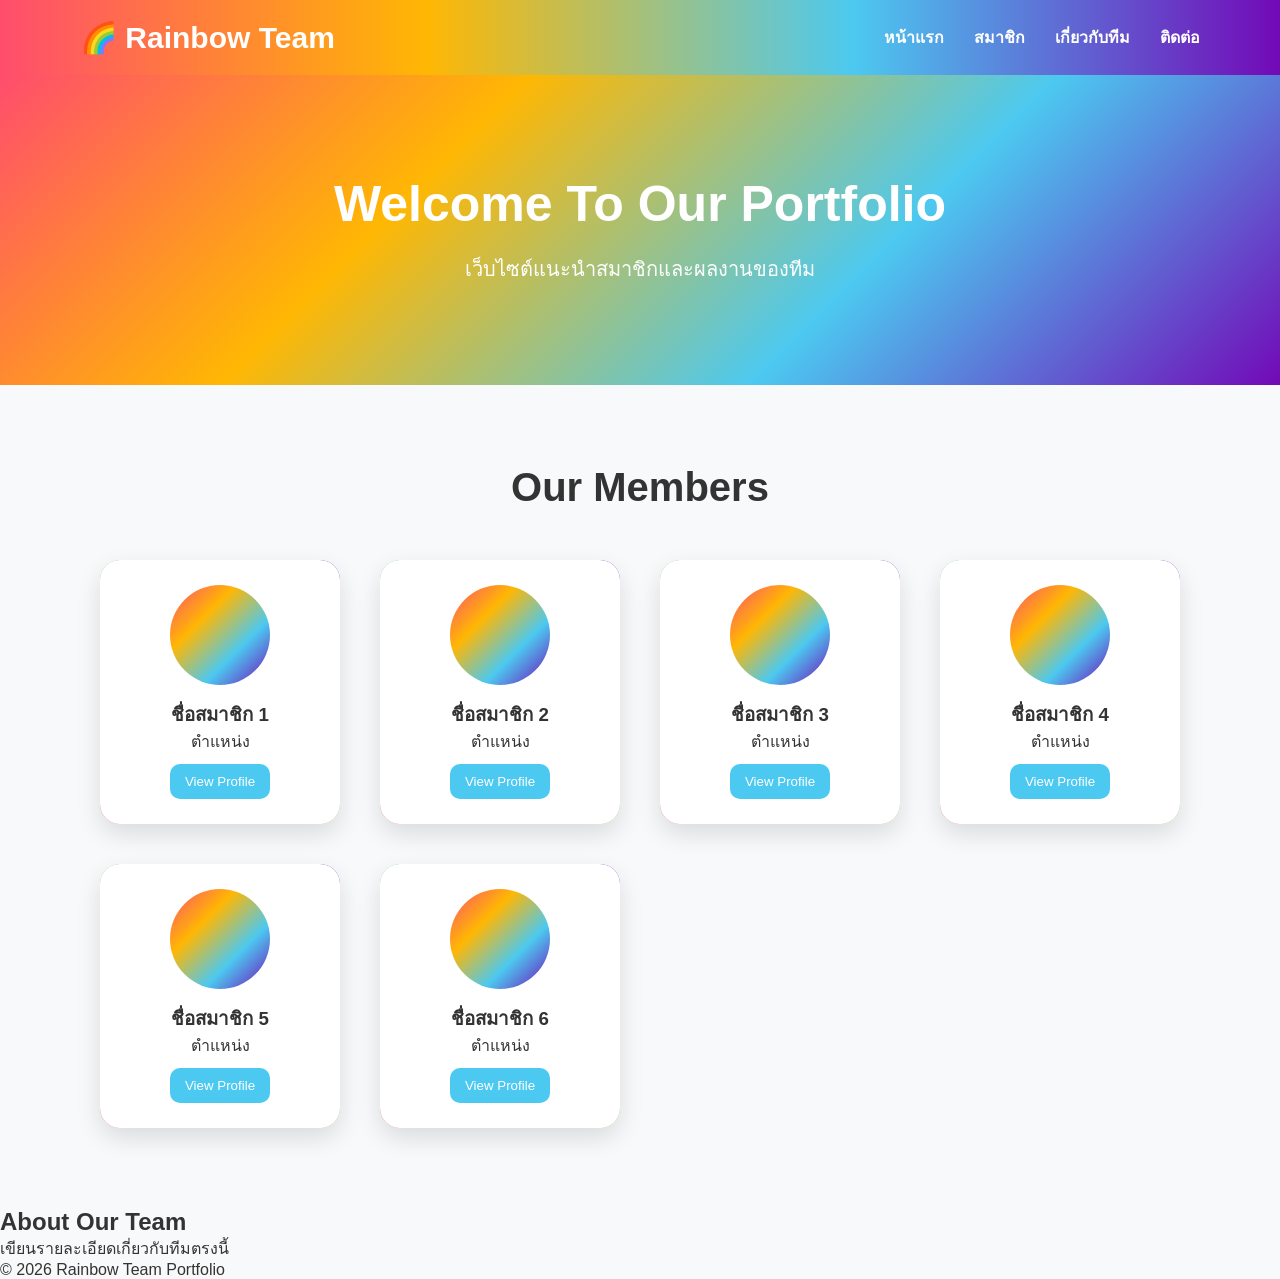
==== index.html @ 1bdb6b6a "website2" ====
<!DOCTYPE html>
<html lang="th">
<head>
    <meta charset="UTF-8">
    <meta name="viewport" content="width=device-width, initial-scale=1.0">
    <title>Rainbow Team Portfolio</title>

<link rel="stylesheet" href="../css/style.css">
</head>
<body>

    <!-- ================= Header ================= -->

    <header>

        <nav class="navbar">

            <h1 class="logo">🌈 Rainbow Team</h1>

            <ul class="menu">
                <li><a href="#">หน้าแรก</a></li>
                <li><a href="#members">สมาชิก</a></li>
                <li><a href="#about">เกี่ยวกับทีม</a></li>
                <li><a href="#contact">ติดต่อ</a></li>
            </ul>

        </nav>

    </header>

    <!-- ================= Hero ================= -->

    <section class="hero">

        <h2>Welcome To Our Portfolio</h2>

        <p>
            เว็บไซต์แนะนำสมาชิกและผลงานของทีม
        </p>

        <!-- ใส่รูป Banner ตรงนี้ทีหลัง -->

    </section>

    <!-- ================= Members ================= -->

    <section id="members">

        <h2 class="title">Our Members</h2>

        <div class="member-container">

            <!-- สมาชิกคนที่ 1 -->

            <div class="card">

                <div class="photo">

                    <!-- รูปคนที่ 1 -->

                </div>

                <h3>ชื่อสมาชิก 1</h3>

                <p>ตำแหน่ง</p>

                <a href="members/member1.html">
                    <button>View Profile</button>
                </a>

            </div>

            <!-- สมาชิกคนที่ 2 -->

            <div class="card">

                <div class="photo"></div>

                <h3>ชื่อสมาชิก 2</h3>

                <p>ตำแหน่ง</p>

                <a href="members/member2.html">
                    <button>View Profile</button>
                </a>

            </div>

            <!-- สมาชิกคนที่ 3 -->

            <div class="card">

                <div class="photo"></div>

                <h3>ชื่อสมาชิก 3</h3>

                <p>ตำแหน่ง</p>

                <a href="members/member3.html">
                    <button>View Profile</button>
                </a>

            </div>

            <!-- สมาชิกคนที่ 4 -->

            <div class="card">

                <div class="photo"></div>

                <h3>ชื่อสมาชิก 4</h3>

                <p>ตำแหน่ง</p>

                <a href="members/member4.html">
                    <button>View Profile</button>
                </a>

            </div>

            <!-- สมาชิกคนที่ 5 -->

            <div class="card">

                <div class="photo"></div>

                <h3>ชื่อสมาชิก 5</h3>

                <p>ตำแหน่ง</p>

                <a href="members/member5.html">
                    <button>View Profile</button>
                </a>

            </div>

            <!-- สมาชิกคนที่ 6 -->

            <div class="card">

                <div class="photo"></div>

                <h3>ชื่อสมาชิก 6</h3>

                <p>ตำแหน่ง</p>

                <a href="members/member6.html">
                    <button>View Profile</button>
                </a>

            </div>

        </div>

    </section>

    <!-- ================= About ================= -->

    <section id="about">

        <h2>About Our Team</h2>

        <p>
            เขียนรายละเอียดเกี่ยวกับทีมตรงนี้
        </p>

    </section>

    <!-- ================= Footer ================= -->

    <footer id="contact">

        <p>
            © 2026 Rainbow Team Portfolio
        </p>

    </footer>

<script src="js/script.js"></script>

</body>
</html>
---- css/style.css ----
/* ===============================
   ตั้งค่าพื้นฐาน
================================== */

*{
    margin: 0;
    padding: 0;
    box-sizing: border-box;
}

body{
    font-family: Arial, Helvetica, sans-serif;
    background: #f8f9fa;
    color: #333;
}

/* ===============================
   Navbar
================================== */

.navbar{
    display: flex;
    justify-content: space-between;
    align-items: center;

    padding: 20px 80px;

    background: linear-gradient(90deg,#ff4d6d,#ffb703,#4cc9f0,#7209b7);

    color: white;
}

.logo{
    font-size: 30px;
}

.menu{
    display: flex;
    list-style: none;
    gap: 30px;
}

.menu a{
    color: white;
    text-decoration: none;
    font-weight: bold;
}

.menu a:hover{
    color: yellow;
}

/* ===============================
   Hero
================================== */

.hero{

    text-align: center;

    padding: 100px 20px;

    background: linear-gradient(135deg,#ff4d6d,#ffb703,#4cc9f0,#7209b7);

    color: white;

}

.hero h2{

    font-size: 50px;

    margin-bottom: 20px;

}

.hero p{

    font-size: 20px;

}
/* ===============================
   Members Section
================================== */

#members{
    padding: 80px 20px;
    text-align: center;
}

.title{
    font-size: 40px;
    margin-bottom: 50px;
}

.member-container{
    display: grid;
    grid-template-columns: repeat(auto-fit, minmax(220px, 1fr));
    gap: 40px;
    padding: 0 80px;
}
.card{
    background: white;
    border-radius: 20px;
    padding: 25px;

    position: relative;
    overflow: hidden;

    box-shadow: 0 10px 25px rgba(0,0,0,0.12);

    transition: 0.4s ease;
}

.card:hover{
    transform: translateY(-10px);
}

.photo{
    width: 100px;
    height: 100px;
    margin: 0 auto 15px;
    border-radius: 50%;
    background: linear-gradient(135deg,#ff4d6d,#ffb703,#4cc9f0,#7209b7);
}

.card button{
    margin-top: 10px;
    padding: 10px 15px;
    border: none;
    border-radius: 10px;
    background: #4cc9f0;
    color: white;
    cursor: pointer;
    transition: 0.3s;
}

.card button:hover{
    background: #7209b7;
}.card::before{
    content: "";
    position: absolute;
    top: -2px;
    left: -2px;
    right: -2px;
    bottom: -2px;

    background: linear-gradient(45deg,#ff4d6d,#ffb703,#4cc9f0,#7209b7);

    z-index: -1;
    border-radius: 22px;
}
/* ===============================
   Resume Layout
================================== */

#resume{
    padding: 60px 20px;
    background: #f4f6f8;
    display: flex;
    justify-content: center;
}

.resume-container{
    display: grid;
    grid-template-columns: 320px 1fr;
    max-width: 1100px;
    width: 100%;
    background: white;
    border-radius: 20px;
    overflow: hidden;
    box-shadow: 0 15px 40px rgba(0,0,0,0.15);
}

/* Left */
.resume-left{
    background: #1f1f2e;
    color: white;
    padding: 30px;
}

/* Right */
.resume-right{
    padding: 40px;
}

/* Image */
.resume-left img{
    width: 120px;
    height: 120px;
    border-radius: 50%;
    display: block;
    margin: 0 auto 15px;
    border: 3px solid #4cc9f0;
}

/* Section title */
.resume-right h2{
    border-left: 5px solid #4cc9f0;
    padding-left: 10px;
}
/* ===============================
   MEMBER1 UPGRADE
================================== */

#resume{
    min-height: 100vh;
    display: flex;
    justify-content: center;
    align-items: center;
    padding: 50px 20px;

    background: linear-gradient(135deg,#eef2f7,#ffffff);
}

/* MAIN CARD */
.resume-container{
    width: 100%;
    max-width: 1200px;

    display: grid;
    grid-template-columns: 360px 1fr;

    border-radius: 25px;
    overflow: hidden;

    box-shadow: 0 25px 70px rgba(0,0,0,0.15);

    animation: fadeIn 0.8s ease;
}

/* LEFT */
.resume-left{
    background: linear-gradient(180deg,#14141f,#0d0d14);
    color: white;
    padding: 40px;
}

/* PROFILE */
.profile{
    text-align: center;
    margin-bottom: 25px;
}

.resume-left img{
    width: 170px;
    height: 170px;
    border-radius: 50%;
    object-fit: cover;

    border: 4px solid #4cc9f0;
    box-shadow: 0 0 25px rgba(76,201,240,0.5);

    transition: 0.3s;
}

.resume-left img:hover{
    transform: scale(1.05);
}

.role{
    color: #aaa;
    font-size: 14px;
}

/* SKILL TAG */
.tags{
    display: flex;
    flex-wrap: wrap;
    gap: 8px;
    margin-top: 10px;
}

.tags span{
    background: rgba(76,201,240,0.15);
    border: 1px solid #4cc9f0;
    padding: 5px 10px;
    border-radius: 20px;
    font-size: 12px;
}

/* RIGHT SIDE */
.resume-right{
    padding: 50px;
    background: #f7f9fc;
}

/* CARD BOX */
.card-box{
    background: white;
    padding: 20px;
    margin-bottom: 20px;

    border-radius: 15px;
    border-left: 5px solid #4cc9f0;

    box-shadow: 0 10px 25px rgba(0,0,0,0.08);

    transition: 0.3s;
}

.card-box:hover{
    transform: translateY(-5px);
}

/* ANIMATION */
@keyframes fadeIn{
    from{
        opacity: 0;
        transform: translateY(20px);
    }
    to{
        opacity: 1;
        transform: translateY(0);
    }
}

/* ===============================
   ACCORDION RESUME
================================== */

#resume{
    min-height: 100vh;
    display: flex;
    justify-content: center;
    align-items: center;
    padding: 50px 20px;
    background: #f4f6fb;
}

.resume-container{
    width: 100%;
    max-width: 1200px;

    display: grid;
    grid-template-columns: 360px 1fr;

    border-radius: 20px;
    overflow: hidden;

    box-shadow: 0 20px 50px rgba(0,0,0,0.12);
}

/* LEFT */
.resume-left{
    background: #111827;
    color: white;
    padding: 40px;
}

.resume-left img{
    width: 160px;
    height: 160px;
    border-radius: 50%;
    object-fit: cover;

    border: 4px solid #4cc9f0;

    display: block;
    margin: 0 auto 15px;
}

.resume-left h1{
    text-align: center;
    font-size: 20px;
}

.role{
    text-align: center;
    color: #aaa;
    margin-bottom: 20px;
}

.resume-left h2{
    margin-top: 20px;
    font-size: 15px;
    color: #4cc9f0;
}

.resume-left ul{
    list-style: none;
    padding: 0;
}

.resume-left li{
    font-size: 13px;
    margin: 5px 0;
}

/* RIGHT */
.resume-right{
    padding: 50px;
    background: #f8fafc;

    display: flex;
    flex-direction: column;
    gap: 15px;
}

/* ACCORDION BOX */
details{
    background: white;
    border-radius: 12px;

    padding: 15px 20px;

    box-shadow: 0 8px 20px rgba(0,0,0,0.06);

    transition: 0.3s;
    cursor: pointer;
}

details:hover{
    transform: translateY(-3px);
}

summary{
    font-weight: bold;
    font-size: 16px;
    outline: none;
}

/* content */
details p,
details li{
    margin-top: 10px;
    font-size: 14px;
    line-height: 1.6;
}

/* animation feel */
details[open]{
    border-left: 4px solid #4cc9f0;
}
/* =========================
   DARK OVERLAY TECH STYLE
========================= */

.overlay{
    position: fixed;
    width: 100%;
    height: 100%;
    background: rgba(0,0,0,0.75);
    backdrop-filter: blur(8px);
    top: 0;
    left: 0;
}

/* scene center */
.scene{
    position: relative;
    height: 100vh;
    display: flex;
    justify-content: center;
    align-items: center;
}

/* ENVELOPE */
.envelope{
    width: 260px;
    height: 180px;
    background: #1f2937;
    border-radius: 15px;
    box-shadow: 0 20px 50px rgba(0,0,0,0.4);
    text-align: center;
    color: white;

    display: flex;
    flex-direction: column;
    justify-content: center;

    animation: float 2s infinite ease-in-out;
}

.open-btn{
    margin-top: 10px;
    padding: 10px 15px;
    border: none;
    background: #4cc9f0;
    color: white;
    border-radius: 10px;
    cursor: pointer;
}

/* RESUME POPUP */
.resume-popup{
    position: absolute;
    transform: scale(0);
    opacity: 0;
    transition: 0.5s ease;
}

/* เปิดแล้ว */
.resume-popup.show{
    transform: scale(1);
    opacity: 1;
}

/* animation */
@keyframes float{
    0%{ transform: translateY(0px); }
    50%{ transform: translateY(-10px); }
    100%{ transform: translateY(0px); }
}
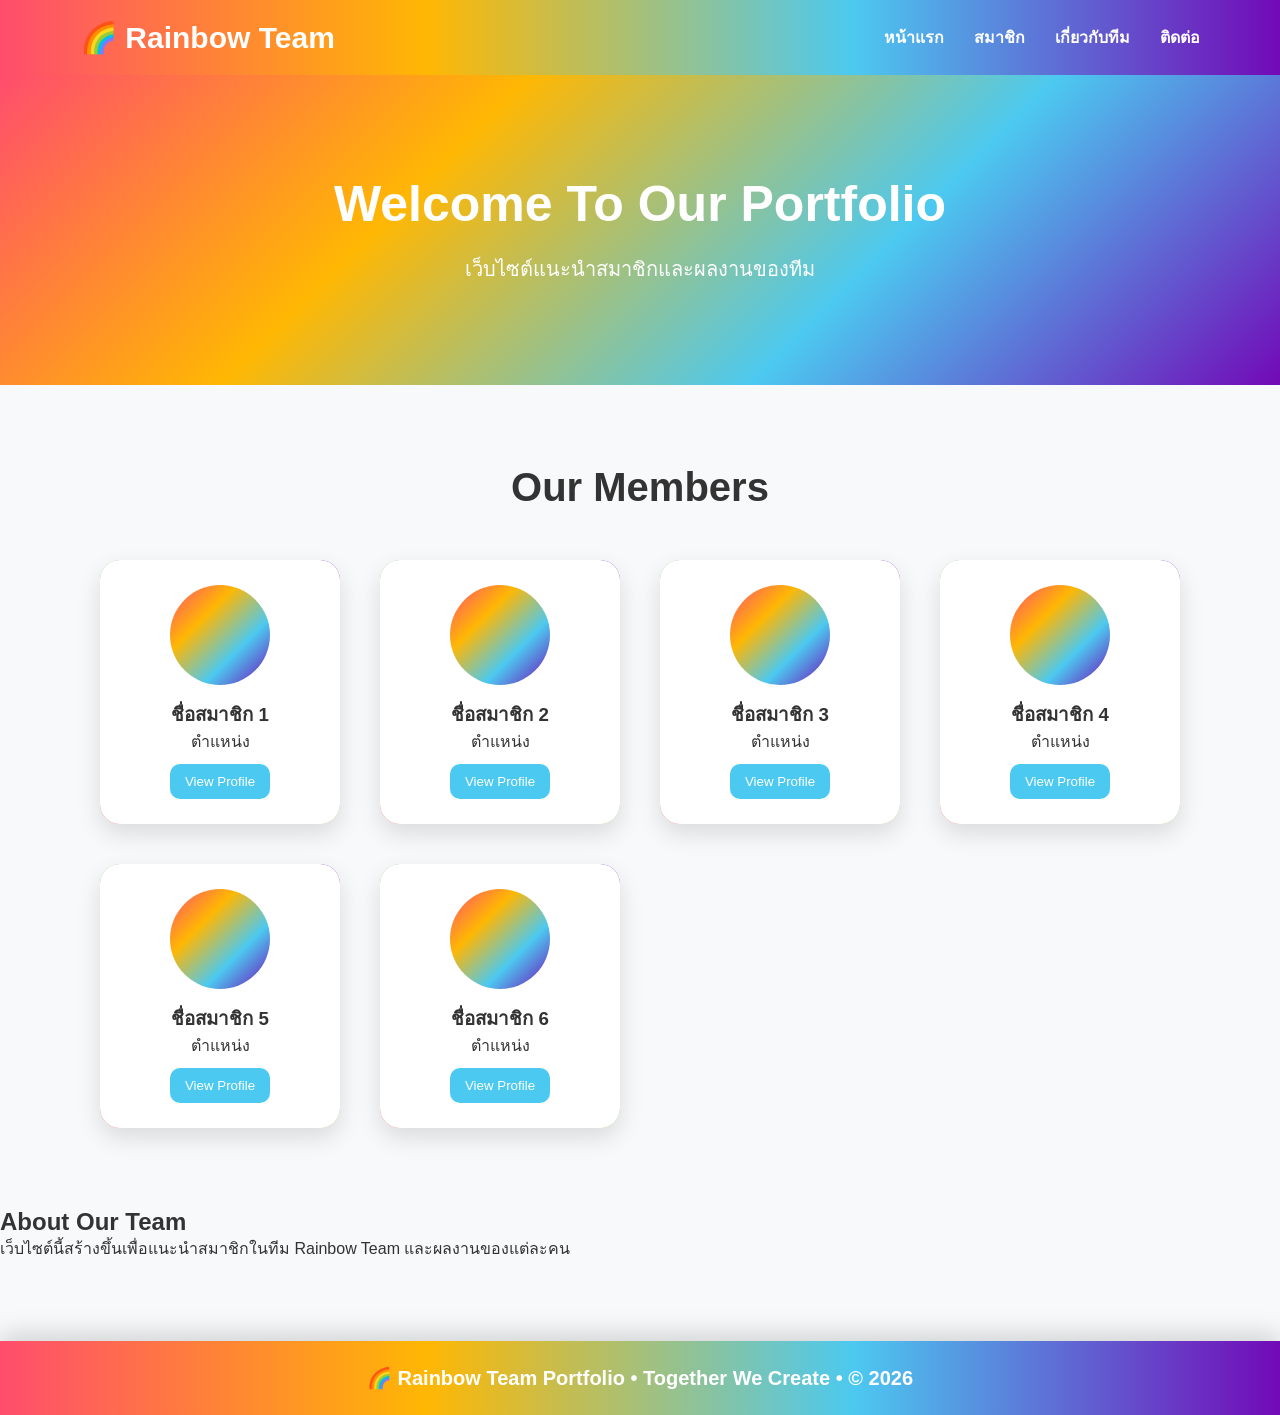
==== commit 7b94c6eb: "แก้ไขโค้ดหน้า profile + ปรับรูปภาพ" ====
--- a/index.html
+++ b/index.html
@@ -5,176 +5,92 @@
     <meta name="viewport" content="width=device-width, initial-scale=1.0">
     <title>Rainbow Team Portfolio</title>
 
-<link rel="stylesheet" href="../css/style.css">
+    <link rel="stylesheet" href="css/style.css">
 </head>
 <body>
 
-    <!-- ================= Header ================= -->
+<!-- ================= HEADER ================= -->
+<header>
+    <nav class="navbar">
+        <h1 class="logo">🌈 Rainbow Team</h1>
 
-    <header>
+        <ul class="menu">
+            <li><a href="#">หน้าแรก</a></li>
+            <li><a href="#members">สมาชิก</a></li>
+            <li><a href="#about">เกี่ยวกับทีม</a></li>
+            <li><a href="#contact">ติดต่อ</a></li>
+        </ul>
+    </nav>
+</header>
 
-        <nav class="navbar">
+<!-- ================= HERO ================= -->
+<section class="hero">
+    <h2>Welcome To Our Portfolio</h2>
+    <p>เว็บไซต์แนะนำสมาชิกและผลงานของทีม</p>
+</section>
 
-            <h1 class="logo">🌈 Rainbow Team</h1>
+<!-- ================= MEMBERS ================= -->
+<section id="members">
 
-            <ul class="menu">
-                <li><a href="#">หน้าแรก</a></li>
-                <li><a href="#members">สมาชิก</a></li>
-                <li><a href="#about">เกี่ยวกับทีม</a></li>
-                <li><a href="#contact">ติดต่อ</a></li>
-            </ul>
+    <h2 class="title">Our Members</h2>
 
-        </nav>
+    <div class="member-container">
 
-    </header>
-
-    <!-- ================= Hero ================= -->
-
-    <section class="hero">
-
-        <h2>Welcome To Our Portfolio</h2>
-
-        <p>
-            เว็บไซต์แนะนำสมาชิกและผลงานของทีม
-        </p>
-
-        <!-- ใส่รูป Banner ตรงนี้ทีหลัง -->
-
-    </section>
-
-    <!-- ================= Members ================= -->
-
-    <section id="members">
-
-        <h2 class="title">Our Members</h2>
-
-        <div class="member-container">
-
-            <!-- สมาชิกคนที่ 1 -->
-
-            <div class="card">
-
-                <div class="photo">
-
-                    <!-- รูปคนที่ 1 -->
-
-                </div>
-
-                <h3>ชื่อสมาชิก 1</h3>
-
-                <p>ตำแหน่ง</p>
-
-                <a href="members/member1.html">
-                    <button>View Profile</button>
-                </a>
-
-            </div>
-
-            <!-- สมาชิกคนที่ 2 -->
-
-            <div class="card">
-
-                <div class="photo"></div>
-
-                <h3>ชื่อสมาชิก 2</h3>
-
-                <p>ตำแหน่ง</p>
-
-                <a href="members/member2.html">
-                    <button>View Profile</button>
-                </a>
-
-            </div>
-
-            <!-- สมาชิกคนที่ 3 -->
-
-            <div class="card">
-
-                <div class="photo"></div>
-
-                <h3>ชื่อสมาชิก 3</h3>
-
-                <p>ตำแหน่ง</p>
-
-                <a href="members/member3.html">
-                    <button>View Profile</button>
-                </a>
-
-            </div>
-
-            <!-- สมาชิกคนที่ 4 -->
-
-            <div class="card">
-
-                <div class="photo"></div>
-
-                <h3>ชื่อสมาชิก 4</h3>
-
-                <p>ตำแหน่ง</p>
-
-                <a href="members/member4.html">
-                    <button>View Profile</button>
-                </a>
-
-            </div>
-
-            <!-- สมาชิกคนที่ 5 -->
-
-            <div class="card">
-
-                <div class="photo"></div>
-
-                <h3>ชื่อสมาชิก 5</h3>
-
-                <p>ตำแหน่ง</p>
-
-                <a href="members/member5.html">
-                    <button>View Profile</button>
-                </a>
-
-            </div>
-
-            <!-- สมาชิกคนที่ 6 -->
-
-            <div class="card">
-
-                <div class="photo"></div>
-
-                <h3>ชื่อสมาชิก 6</h3>
-
-                <p>ตำแหน่ง</p>
-
-                <a href="members/member6.html">
-                    <button>View Profile</button>
-                </a>
-
-            </div>
-
+        <div class="card">
+            <div class="photo"></div>
+            <h3>ชื่อสมาชิก 1</h3>
+            <p>ตำแหน่ง</p>
+            <a href="members/memberwin.html"><button>View Profile</button></a>
         </div>
 
-    </section>
+        <div class="card">
+            <div class="photo"></div>
+            <h3>ชื่อสมาชิก 2</h3>
+            <p>ตำแหน่ง</p>
+            <a href="members/memberthara.html"><button>View Profile</button></a>
+        </div>
 
-    <!-- ================= About ================= -->
+        <div class="card">
+            <div class="photo"></div>
+            <h3>ชื่อสมาชิก 3</h3>
+            <p>ตำแหน่ง</p>
+            <a href="members/member3.html"><button>View Profile</button></a>
+        </div>
 
-    <section id="about">
+        <div class="card">
+            <div class="photo"></div>
+            <h3>ชื่อสมาชิก 4</h3>
+            <p>ตำแหน่ง</p>
+            <a href="members/member4.html"><button>View Profile</button></a>
+        </div>
 
-        <h2>About Our Team</h2>
+        <div class="card">
+            <div class="photo"></div>
+            <h3>ชื่อสมาชิก 5</h3>
+            <p>ตำแหน่ง</p>
+            <a href="members/member5.html"><button>View Profile</button></a>
+        </div>
 
-        <p>
-            เขียนรายละเอียดเกี่ยวกับทีมตรงนี้
-        </p>
+        <div class="card">
+            <div class="photo"></div>
+            <h3>ชื่อสมาชิก 6</h3>
+            <p>ตำแหน่ง</p>
+            <a href="members/member6.html"><button>View Profile</button></a>
+        </div>
 
-    </section>
+    </div>
+</section>
 
-    <!-- ================= Footer ================= -->
+<!-- ================= ABOUT ================= -->
+<section id="about">
+    <h2>About Our Team</h2>
+    <p>เว็บไซต์นี้สร้างขึ้นเพื่อแนะนำสมาชิกในทีม Rainbow Team และผลงานของแต่ละคน</p>
+</section>
 
-    <footer id="contact">
-
-        <p>
-            © 2026 Rainbow Team Portfolio
-        </p>
-
-    </footer>
+<!-- ================= FOOTER ================= -->
+<footer class="footer">
+    🌈 Rainbow Team Portfolio • Together We Create • © 2026
+</footer>
 
 <script src="js/script.js"></script>
 
--- a/css/style.css
+++ b/css/style.css
@@ -501,4 +501,197 @@
     0%{ transform: translateY(0px); }
     50%{ transform: translateY(-10px); }
     100%{ transform: translateY(0px); }
+}
+/* =====================================
+   ENVELOPE UPGRADE
+===================================== */
+
+/* ซองจดหมายใหญ่ขึ้น */
+.envelope{
+    width: 520px;
+    height: 340px;
+
+    background: linear-gradient(145deg,#1f2937,#111827);
+
+    border-radius: 25px;
+
+    border: 2px solid rgba(76,201,240,.5);
+
+    box-shadow:
+        0 0 20px rgba(76,201,240,.4),
+        0 0 60px rgba(114,9,183,.3),
+        0 25px 60px rgba(0,0,0,.5);
+
+    display:flex;
+    justify-content:center;
+    align-items:center;
+    flex-direction:column;
+
+    text-align:center;
+
+    transition:.4s;
+
+    animation:
+        float 3s ease-in-out infinite,
+        glow 2.5s ease-in-out infinite;
+}
+
+/* เวลาเอาเมาส์ชี้ */
+.envelope:hover{
+
+    transform:scale(1.05);
+
+    box-shadow:
+        0 0 35px #4cc9f0,
+        0 0 80px #7209b7,
+        0 35px 80px rgba(0,0,0,.6);
+
+}
+
+/* ข้อความ */
+.envelope h2{
+
+    font-size:34px;
+    margin-bottom:15px;
+
+}
+
+.envelope p{
+
+    font-size:22px;
+    color:#d1d5db;
+
+}
+
+/* ปุ่ม */
+.open-btn{
+
+    margin-top:30px;
+
+    padding:18px 40px;
+
+    font-size:20px;
+    font-weight:bold;
+
+    border:none;
+    border-radius:15px;
+
+    background:linear-gradient(90deg,#4cc9f0,#7209b7);
+
+    color:white;
+
+    cursor:pointer;
+
+    transition:.3s;
+
+    box-shadow:0 10px 30px rgba(76,201,240,.35);
+
+}
+
+.open-btn:hover{
+
+    transform:scale(1.08);
+
+    box-shadow:
+        0 0 25px #4cc9f0,
+        0 0 50px #7209b7;
+
+}
+
+/* เรืองแสง */
+@keyframes glow{
+
+    0%{
+
+        box-shadow:
+            0 0 15px rgba(76,201,240,.3);
+
+    }
+
+    50%{
+
+        box-shadow:
+            0 0 35px rgba(76,201,240,.8),
+            0 0 60px rgba(114,9,183,.5);
+
+    }
+
+    100%{
+
+        box-shadow:
+            0 0 15px rgba(76,201,240,.3);
+
+    }
+
+}
+
+/* ปุ่มกลับ */
+
+.back-btn{
+
+    position:fixed;
+
+    top:25px;
+    left:25px;
+
+    z-index:9999;
+
+    padding:14px 28px;
+
+    border:none;
+
+    border-radius:15px;
+
+    font-size:18px;
+    font-weight:bold;
+
+    background:linear-gradient(90deg,#4cc9f0,#7209b7);
+
+    color:white;
+
+    cursor:pointer;
+
+    transition:.3s;
+
+    box-shadow:0 10px 30px rgba(0,0,0,.3);
+
+}
+
+.back-btn:hover{
+
+    transform:translateY(-3px) scale(1.05);
+
+    box-shadow:
+        0 0 25px #4cc9f0,
+        0 0 40px #7209b7;
+
+}
+/* ===============================
+   RAINBOW FOOTER
+================================== */
+
+.footer{
+    width:100%;
+    background:linear-gradient(90deg,#ff4d6d,#ffb703,#4cc9f0,#7209b7);
+
+    color:white;
+
+    display:flex;
+    justify-content:center;
+    align-items:center;
+
+    padding:25px 20px;
+
+    font-size:20px;
+    font-weight:bold;
+
+    text-align:center;
+
+    margin-top:80px;
+
+    box-shadow:0 -8px 25px rgba(0,0,0,.15);
+}
+
+.footer p{
+    margin:0;
 }
